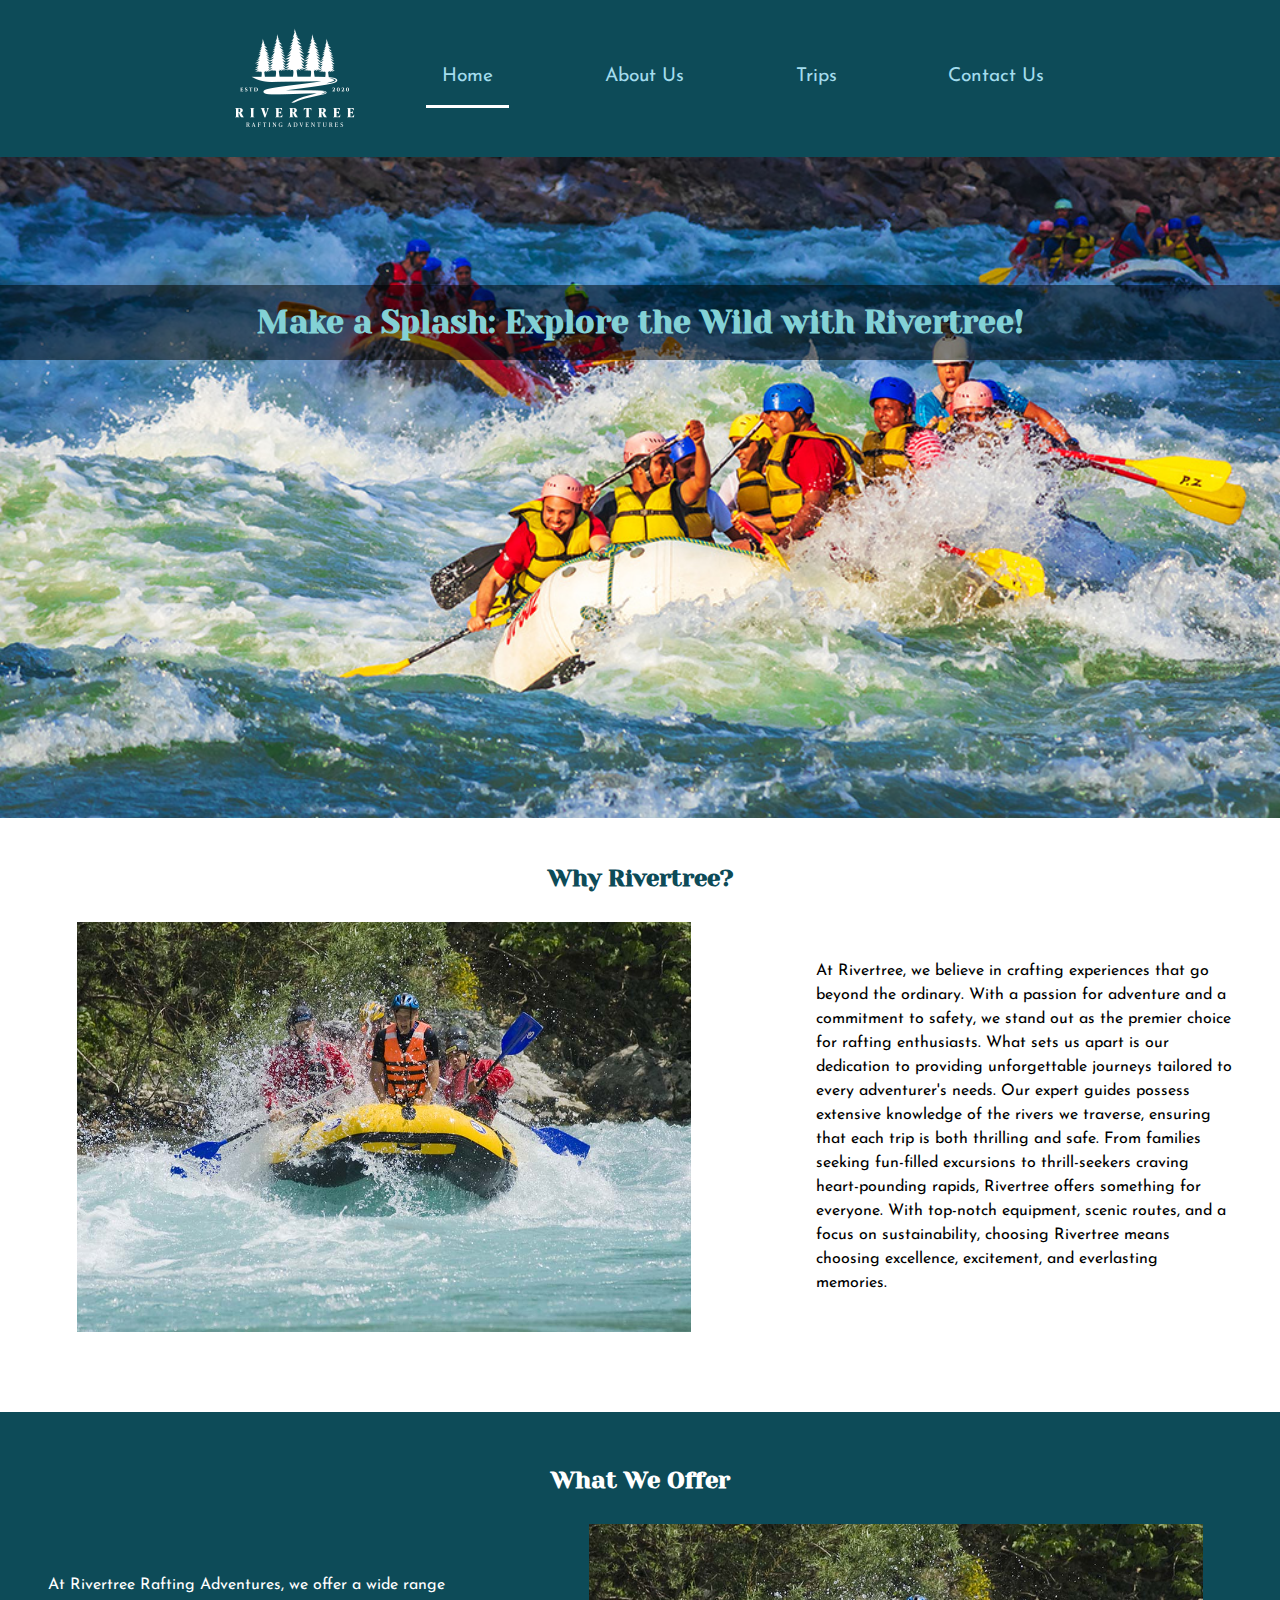
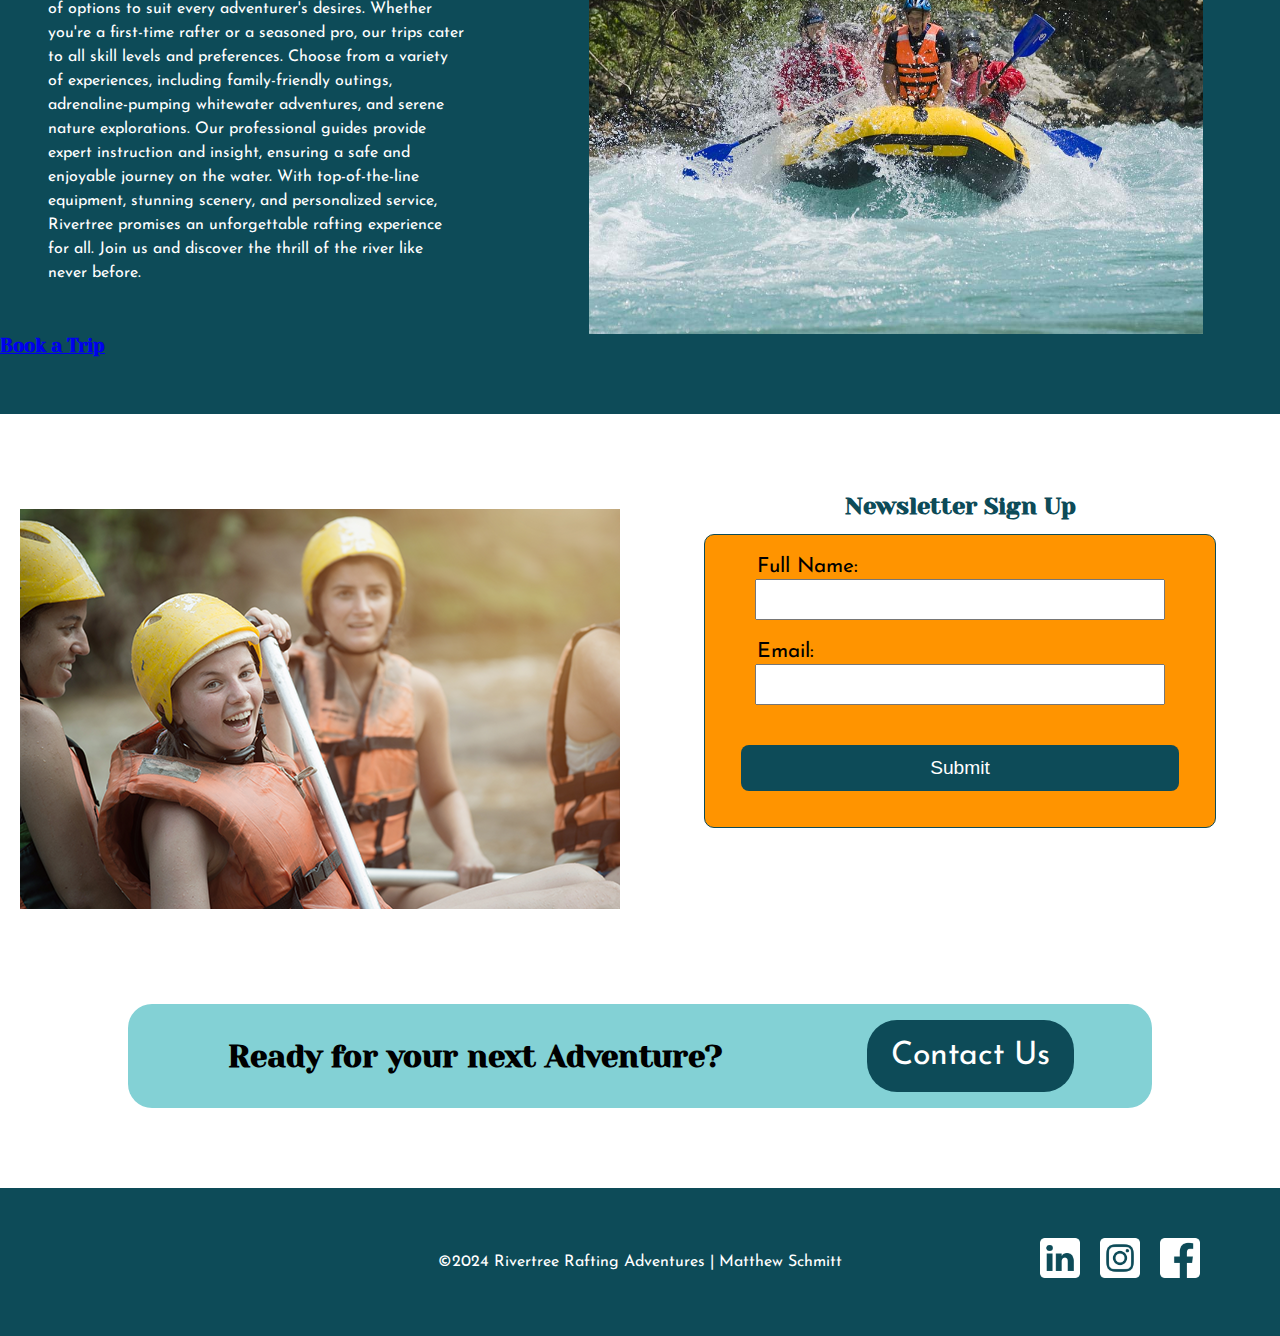
==== wwr/index.html @ 8aaf56cb "Updated contact and started trips and home page" ====
<!DOCTYPE html>
<html lang="en">

<head>
    <meta charset="UTF-8">
    <meta name="viewport" content="width=device-width, initial-scale=1.0">
    <title>Home | Rivertree Rafting Adventures</title>
    <meta name="description" content="Rivertree purpose and offerings">
    <meta name="author" content="Matthew Schmitt">
    <link rel="stylesheet" href="styles/rafting.css">
</head>

<body>
    <header>
        <a href="#"><img src="images/logo.png" alt="rivertree rafting company logo" width="125"></a>
        <nav class="main-nav">
            <a href="index.html" class="active">Home</a>
            <a href="about.html">About Us</a>
            <a href="trips.html">Trips</a>
            <a href="contact.html">Contact Us</a>
        </nav>
    </header>
    <main>
        <div class="hero">
            <img src="images/rafting-groups-in-water.jpg" alt="Three raftings groups riding the white water rapids.">
            <h1>Make a Splash: Explore the Wild with Rivertree!</h1>
        </div>
        <section class="grid-container-7">
            <h2>Why Rivertree?</h2>
            <img src="images/rafter-standing-up.jpg" alt="Rafter standing up during rapid waters">

            <p class="why-para">At Rivertree, we believe in crafting experiences that go beyond the ordinary. With a
                passion for adventure and a commitment to safety, we stand out as the premier choice for rafting
                enthusiasts. What sets us apart is our dedication to providing unforgettable journeys tailored to every
                adventurer's needs. Our expert guides possess extensive knowledge of the rivers we traverse, ensuring
                that each trip is both thrilling and safe. From families seeking fun-filled excursions to thrill-seekers
                craving heart-pounding rapids, Rivertree offers something for everyone. With top-notch equipment, scenic
                routes, and a focus on sustainability, choosing Rivertree means choosing excellence, excitement, and
                everlasting memories.</p>
        </section>
        <section class="grid-container-8">
            <h2>What We Offer</h2>
            <p class="offer-para">At Rivertree Rafting Adventures, we offer a wide range of options to suit every
                adventurer's desires. Whether you're a first-time rafter or a seasoned pro, our trips cater to all skill
                levels and preferences. Choose from a variety of experiences, including family-friendly outings,
                adrenaline-pumping whitewater adventures, and serene nature explorations. Our professional guides
                provide expert instruction and insight, ensuring a safe and enjoyable journey on the water. With
                top-of-the-line equipment, stunning scenery, and personalized service, Rivertree promises an
                unforgettable rafting experience for all. Join us and discover the thrill of the river like never
                before.</p>
            <a href="trips.html" class="trips-button">
                <h3 class="trips-text">Book a Trip</h3>
            </a>
            <img src="images/rafter-standing-up.jpg" class="offer-img" alt="Rafter standing up during rapid waters">
        </section>
        <section class="grid-container-9">
            <h2>Newsletter Sign Up</h2>
            <img src="images/smiling-customer.png" alt="Wild rapids rafting group">
            <form>
                <div class="form-item column1">
                    <label for="fullname">Full Name:</label>
                    <input type="text" id="fullname" name="fullname">
                    <label for="useremail">Email:</label>
                    <input type="email" id="useremail" name="useremail">
                </div>
                <div class="button-grid">
                    <button type="submit">Submit</button>
                </div>
                </fieldset>
            </form>
        </section>
        <section class="call-action">
            <div class="cu-statement">
                <h2 class="cu-text">Ready for your next Adventure?</h2>
            </div>
            <a href="contact.html">
                <div class="cu-action">
                    <p class="cu-button">Contact Us</p>
                </div>
            </a>
        </section>
    </main>
    <footer>
        <p>&copy;2024 Rivertree Rafting Adventures | Matthew Schmitt</p>
        <nav class="social-links">
            <a href="https://www.linkedin.com/"><img src="images/linkedin-icon.png" alt="Linkedin"></a>
            <a href="https://www.instagram.com/"><img src="images/instagram-icon.png" alt="Instagram"></a>
            <a href="https://facebook.com/"><img src="images/facebook-icon.png" alt="Facebook"></a>
        </nav>
    </footer>
</body>

</html>
---- wwr/styles/rafting.css ----
@import url('https://fonts.googleapis.com/css2?family=Josefin+Sans:ital,wght@0,100..700;1,100..700&family=Yeseva+One&display=swap');

* {
    margin: 0;
    padding: 0;
    box-sizing: border-box;
}

:root {
    --primary-color: #0D4B58;
    --secondary-color: #83d1d5;
    --accent1-color: #FF9400;
    --accent2-color: #fff;
  
    --heading-font: 'Yeseva One', serif;
    --paragraph-font: 'Josefin Sans', sans-serif;
  
    --nav-background-color: #0D4B58;
    --nav-link-color: #A3DCED;
    --nav-hover-link-color: #0D4B58;
    --nav-hover-background-color: #a3dced;
}

body {
    max-width: 1280px;
    font-family: var(--paragraph-font);
    margin: auto;
    line-height: 1.5em;
}

footer {
    display: grid;
    grid-template-columns: 1fr 2fr 1fr;
    align-items: center;
    justify-items: center;
    max-width: 1280px;
    font-family: var(--paragraph-font);
    margin: auto;
    padding: 50px 0;
    background-color: var(--nav-background-color);
}

footer p {
    grid-column: 2/3;
    color: var(--accent2-color);
}

footer a {
    color: #fff;
    text-decoration: none;
}

 header {
    background-color: var(--nav-background-color);
    padding: 1rem 0 1rem 0;
    display: grid;
    grid-template-columns: 1fr 2fr 150px;
    align-items: center;
    column-gap: 30px;
}

header img {
    filter: invert(100%);
    display: block;
    margin-left: auto;
}

h1, h2, h3, h4, h5, h6 {
    font-family: var(--heading-font);
}

figcaption {
  font-size: .9rem;
  color: var(--primary-color);
  text-align: center;
}


/* class selectors */

.main-nav {
    background-color: var(--nav-background-color);
    font-size: 1.2rem;
    display: flex;
    justify-content: space-around;

}
  
.main-nav a {
    display: block;
    color: var(--nav-link-color);
    text-decoration: none;
    padding: 1rem;
}
  
.main-nav a:link, nav a:visited {
    color: var(--nav-link-color);
}
  
.main-nav a:hover {
    color: var(--nav-hover-link-color);
    background-color: var(--nav-hover-background-color);
}

.main-nav .active {
    color: var(--accent2-color);
    border-bottom: solid 3px var(--accent2-color);
}

.hero {
    position: relative;
}

.hero h1 {
    position: absolute;
    color: var(--secondary-color);
    width: 100%;
    text-align: center;
    background-color: rgba(0, 0, 0, .5);
    margin-top: 10%;
    padding: 2%;
}

.hero img {
    display: block;
    width: 100%;
    height: auto;
    float: right;
}

.hero article img {
    width: 20rem;
    padding-left: 20px;
    border-radius: 0 40px 20px 0;
}

.action {
    position: absolute;
    background-color: var(--accent1-color);
    width: 80%;
    margin-top: 35%;
    margin-left: 10%;
    color: var(--primary-color);
    font-weight: 700;
    padding: 20px;
    border-radius: 15px 50px;
}

.action h2 {
  margin-top: 30px;
  text-align: center;
}

.action p {
  margin-top: 30px;
  padding: 0 30px;
}

.social-links {
  display: grid;
  grid-template-columns: repeat(3, 1fr);
  column-gap: 20px;
}

.social-links img {
    width: 40px;
    text-decoration: none;
    filter: invert(100%);
}

.social-links a:hover, footer a:hover, .main-nav a:hover {
  opacity: 50%;
}

.grid-container-1, .grid-container-4 {
    clear: both;
    display: grid;
    grid-template-columns: repeat(3, 1fr);
    gap: 10px;
}

.grid-container-1 {
    padding-top: 50px;
    padding-bottom: 50px;
}

.grid-container-1 {
    background-color: var(--nav-background-color);
}

.grid-container-1 h2, .grid-container-4 h2 {
    grid-column: 1 / 4;
    text-align: center;
}

.grid-container-1 {
    color: var(--accent2-color);
}

.grid-container-1 p {
  color: var(--accent2-color);
}

.grid-container-1, .first-para {
    grid-row: 2;
    padding-left: 20px;
}

.grid-container-1 img {
    grid-column: 2 / 3;
    grid-row: 2;
    max-width: 90%;
    height: auto;
    justify-self: center;
    align-self: center;
}

.grid-container-1, .second-para {
    grid-column: 3 / 4;
    grid-row: 2;
    padding-right: 20px;
}

.grid-container-2 {
  display: grid;
  grid-template-columns: repeat(auto-fit, minmax(200px, 1fr));
  row-gap: 30px;
  padding: 100px 0;
}

.grid-container-2 img {
  max-width: 200px;
  height: auto;
  border: solid 4px var(--accent1-color);
}

.employees img {
    border-radius: 100%;
}

.grid-container-2 h2 {
  grid-column: 1 / 6;
  justify-self: center;
}

.grid-container-2 h2, .grid-container-4 h2, .grid-container-5 h2, .grid-container-7 h2, .grid-container-8 h2, .grid-container-9 h2 {
    color: var(--primary-color);
}

.grid-container-2 figure {
  grid-row: 2;
  justify-self: center;
}


/* contact us page */
form {
    width: 80%;
    background-color: var(--accent1-color);
    padding: 20px;
    border: 1px solid var(--primary-color);
    border-radius: 10px;
}

fieldset {
    border-color: #fff;
    border-radius: 10px;
    margin-top: 15px;
}
legend {
    font-size: 1.3rem;
    padding: 10px
}

label {
    font-size: 1.3rem;
}


input, select, textarea {
    padding: 0.5rem;
    font-size: 1.1rem;
    margin: 0 30px;
}

button {
    
    margin: 1rem;
    background-color: var(--primary-color);
    color: #fff;
    border: none;
    border-radius: 0.5rem;
    padding: 0.75rem;
    font-size: 1.2rem;
}

.button-grid {
    display: grid;
    grid-template-columns: 1fr;
}

.grid-container-3 {
    margin: 30px 10px 0 10px;

}

.grid-container-3 {
    display: grid;
    grid-template-columns: 2fr 1fr 2fr;
}

.grid-container-3 h1 {
    grid-column: 1/5;
    text-align: center;
    padding: 50px;
}

.grid-container-3 p {
    grid-column: 1/2;
    margin: 0 0 0 30px;
}

.grid-container-3 form {
    grid-column: 2/5;
    margin: 0 0 0 120px;
}

.form-item {
    display: grid;
}

.column1 {
    grid-template-columns: 1fr;
    padding-bottom: 1.5rem;
}

.column1 label {
    padding-left: 2rem;
}

.column1 label[for=useremail] {
    margin-top: 20px;
}

.column1 input[for=text] {
    grid-row: 2;
}

.column2, .column4 {
    grid-template-columns: auto minmax(0, 2fr);
}

.column2 {
    margin-bottom: 20px;
}
.column2 p {
    grid-column: 1/3;
    font-size: 1.3em;
}

.column2 input {
    margin: 0 1rem 0 2rem;
}

.column3 {
    grid-template-columns: 1fr 1fr;
}

.column3 label, .column3 textarea {
    grid-column: 1/3;
    margin: 0 1.4em 0 1.4em;
}

.column4 {
    margin: 10px 0 0 0;
}

.column4 input {
    grid-column: 1/1;
    width: 20px;
    height: 20px;
    margin: 0 0.5rem 0 1.5rem;
}

.column4 label[for=subscribe] {
    grid-column: 2/3;
}

.contact-para span {
    font-weight: 700;
    font-size: 1.3em;
}

.contact-para {
    padding-top: 6rem;
}



/* Company info/map */

.company-info {
    margin-top: 6rem;
    background-color: var(--primary-color);
    color: var(--accent2-color);
    padding: 50px 0;
}

.company-grid {
    display: grid;
    grid-template-columns: repeat(3, 1fr);
}

.company-grid h2, .grid-container-5 h2 {
    grid-column: 1/4;
    text-align: center;
    padding-bottom: 2rem;
}

.map iframe{
    border: none;
    border: 6px solid var(--secondary-color);
    border-radius: 20px;
    margin-left: 3rem;
}

.company-grid .address {
    grid-column: 2/4;
    align-self: center;
    justify-self: center;
    font-size: 1.6rem;
    line-height: 1.5;
    font-weight: 700;
}

.employees figcaption {
    font-size: 1.2em;
    font-weight: 600;
}


/* Trips page */
.grid-container-4 img, .grid-container-5 img {
    display: block;
    margin-left: auto;
    margin-right: auto;
}

.grid-container-4 img {
    margin-top: 40px;
    border: 3px solid var(--secondary-color);
    border-radius: 5px;
}

.grid-container-4 .first-para, .grid-container-4 .second-para, .grid-container-4 .third-para {
    padding: 1rem 3rem 2rem 3rem;
    color: var(--accent2-color);
}

.grid-container-4 article {
    background-color: #0D4B58;
    margin: 8px;
}

.grid-container-4 h2 {
    padding-bottom: 3rem;
}

.grid-container-4 h3 {
    color: var(--accent2-color);
    text-align: center;
    padding-top: 1.5rem;
}


.grid-container-5 {
    display: grid;
    grid-template-columns: repeat(3, 1fr);
    padding: 4rem 0;
}

.grid-container-5 table {
    grid-column: 1/3;
}

.grid-container-5 img {
    grid-column: 3/4;
    width: 80%;
    margin-top: 5rem;
    border: 6px solid var(--accent1-color);
    filter: drop-shadow(20px 20px 10px rgba(0, 0, 0, 0.5));
    border-radius: 10px;
}

.grid-container-5 ul {
    list-style-type: none;
}

.call-action {
    display: grid;
    grid-template-columns: repeat(3, 1fr);
    background-color: var(--secondary-color);
    width: 80%;
    margin-left: auto;
    margin-right: auto;
    margin-bottom: 5rem;
    border-radius: 1.5rem;
    padding: 1rem;
}

.cu-statement, .cu-action {
    justify-self: center;
    align-self: center;
}

.cu-statement {
    grid-column: 1/3;
    font-size: 1.3rem;
    font-weight: 600;
}

.cu-action {
    grid-column: 3/4;
}

.call-action a:link {
    text-decoration: none;
}

.call-action a:hover p {
    opacity: 80%;
}

.cu-button {
    
    background-color: #0D4B58;
    width: 100%;
    color: var(--accent2-color);
    text-align: center;
    border-radius: 30px;
    padding: 1.5rem 1.5rem;
    font-size: 2rem;
}





/* Table CSS */

table {
    border-collapse: collapse;
    font-family: sans-serif;
    font-size: .9rem;
    letter-spacing: 1px;
  }
  
  caption {
    caption-side: bottom;
    padding: 15px;
    font-weight: bold;
  }
  
  thead, th {
    font-size: 1.2rem;
  }

  thead {
    background-color: var(--primary-color);
    color: var(--accent2-color);
  }
  
  th,
  td {
    border: none;
    padding: 18px 20px;
  }
  
  td:last-of-type {
    text-align: center;
    font-weight: 700;
    font-size: 1.5rem;
  }
  
  tbody > tr:nth-of-type(even) {
    background-color: rgba(131, 209, 213, 0.4);
  }



  /* Home page */

  .grid-container-7 {
    margin-bottom: 5rem;
  }

  .grid-container-7, .grid-container-8 {
    clear: both;
    display: grid;
    grid-template-columns: 2fr 1fr 2fr;
  }

  .grid-container-7 h2, .grid-container-8 h2 {
    grid-column: 1/5;
    text-align: center;
    padding-bottom: 2rem;
  }

  .grid-container-7 h2 {
    margin-top: 3rem;
  }

  .grid-container-7 img, .grid-container-8 img {
    grid-column: 1/3;
    width: 80%;
    margin: auto;
  }

  .why-para, .offer-para {
    margin: auto;
    padding: 0 3rem;
  }

 .why-para {
    grid-column: 3/5;
    margin: auto;
  }

  .offer-para {
    grid-column: 1/2;
  }

  .grid-container-8 .trips-statement, .grid-container-8 .trips-button {
    grid-row: 3;
  }

  .grid-container-8 .offer-img {
    grid-row: 2;
    grid-column: 2/5;
    margin: auto;
  }

  .grid-container-8 h2, .offer-para {
    color: var(--accent2-color);
  }
  .grid-container-8 {
    margin: 5rem 0;
    background-color: var(--primary-color);
    padding: 3.5rem 0;
  }
  
  .grid-container-9 {
    display: grid;
    grid-template-columns: repeat(2, 2fr);
    margin-bottom: 5rem;
  }

  .grid-container-9 form {
    margin: 0 auto 6rem auto;
  }

  .grid-container-9 h2 {
    grid-column: 2/5;
    text-align: center;
    margin-bottom: 1rem;
  }

  .grid-container-9 img {
    grid-row: 1/3;
    margin: auto  ;
  }
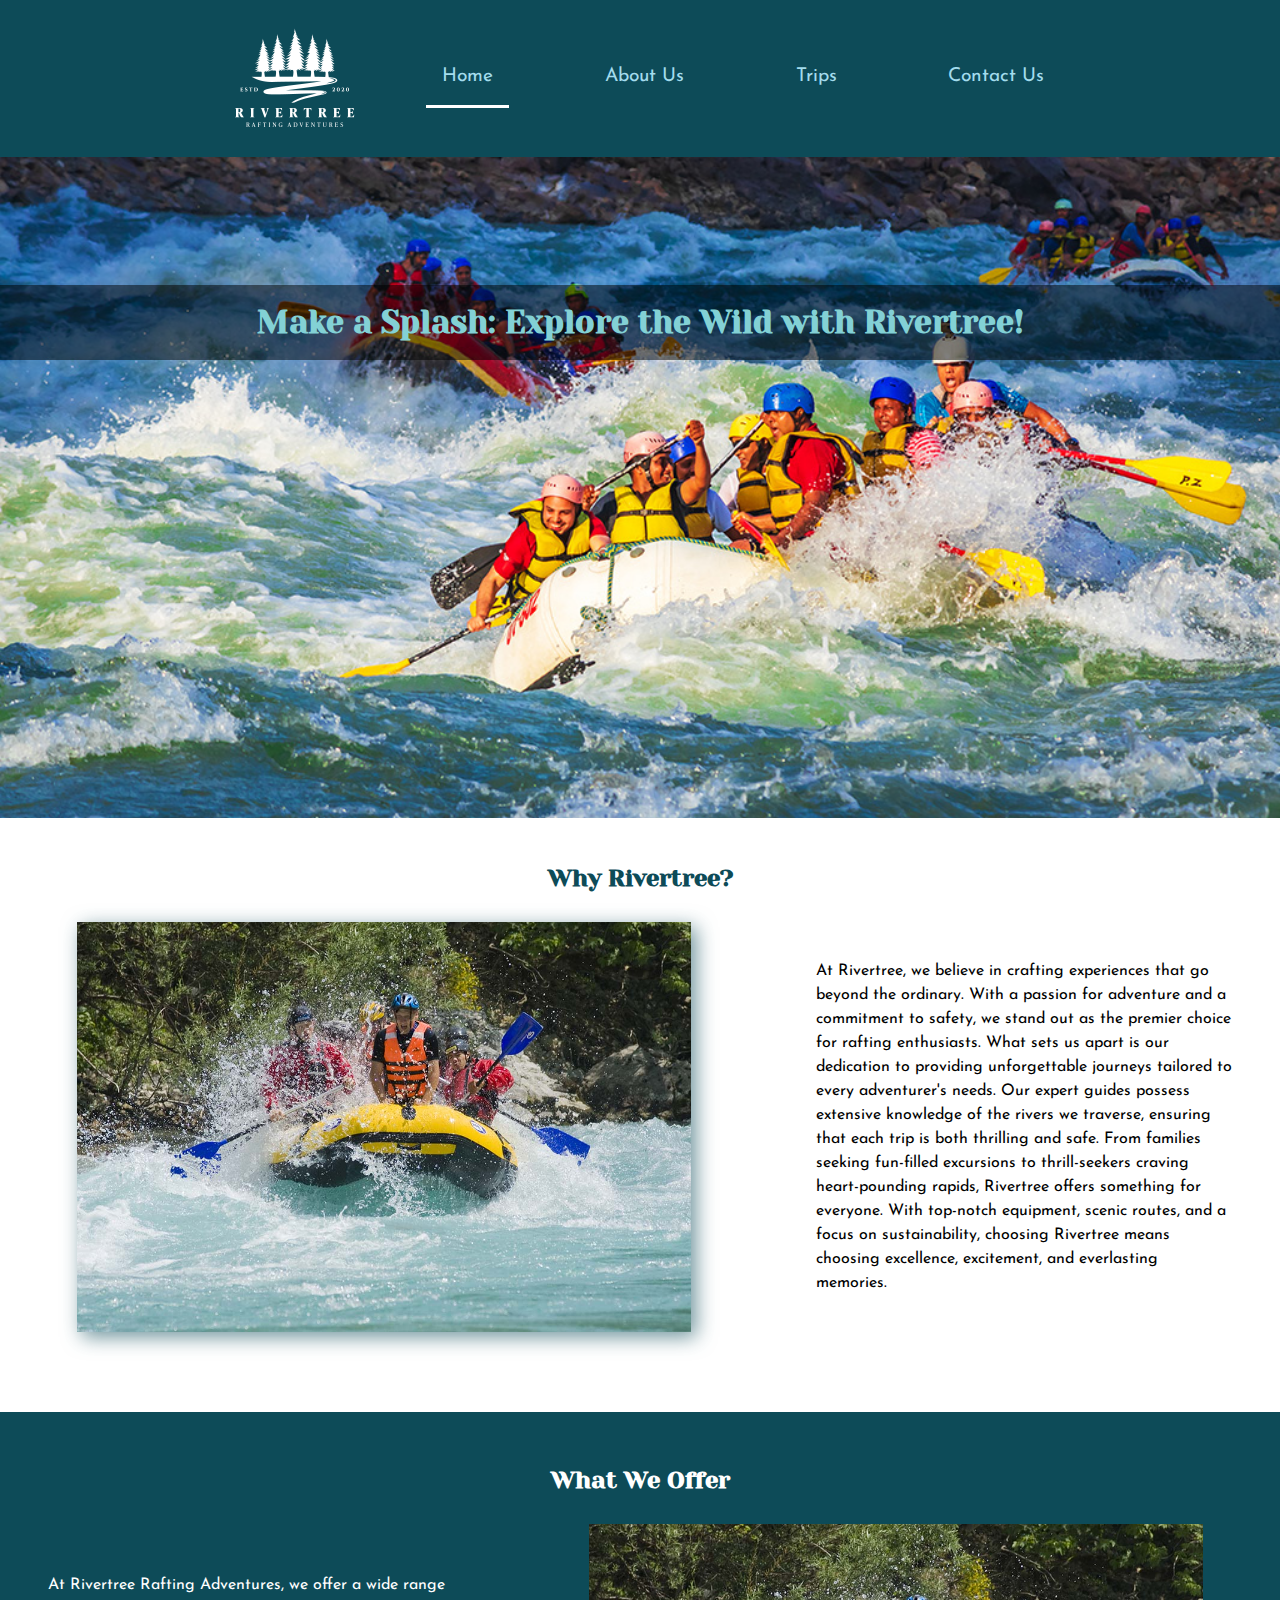
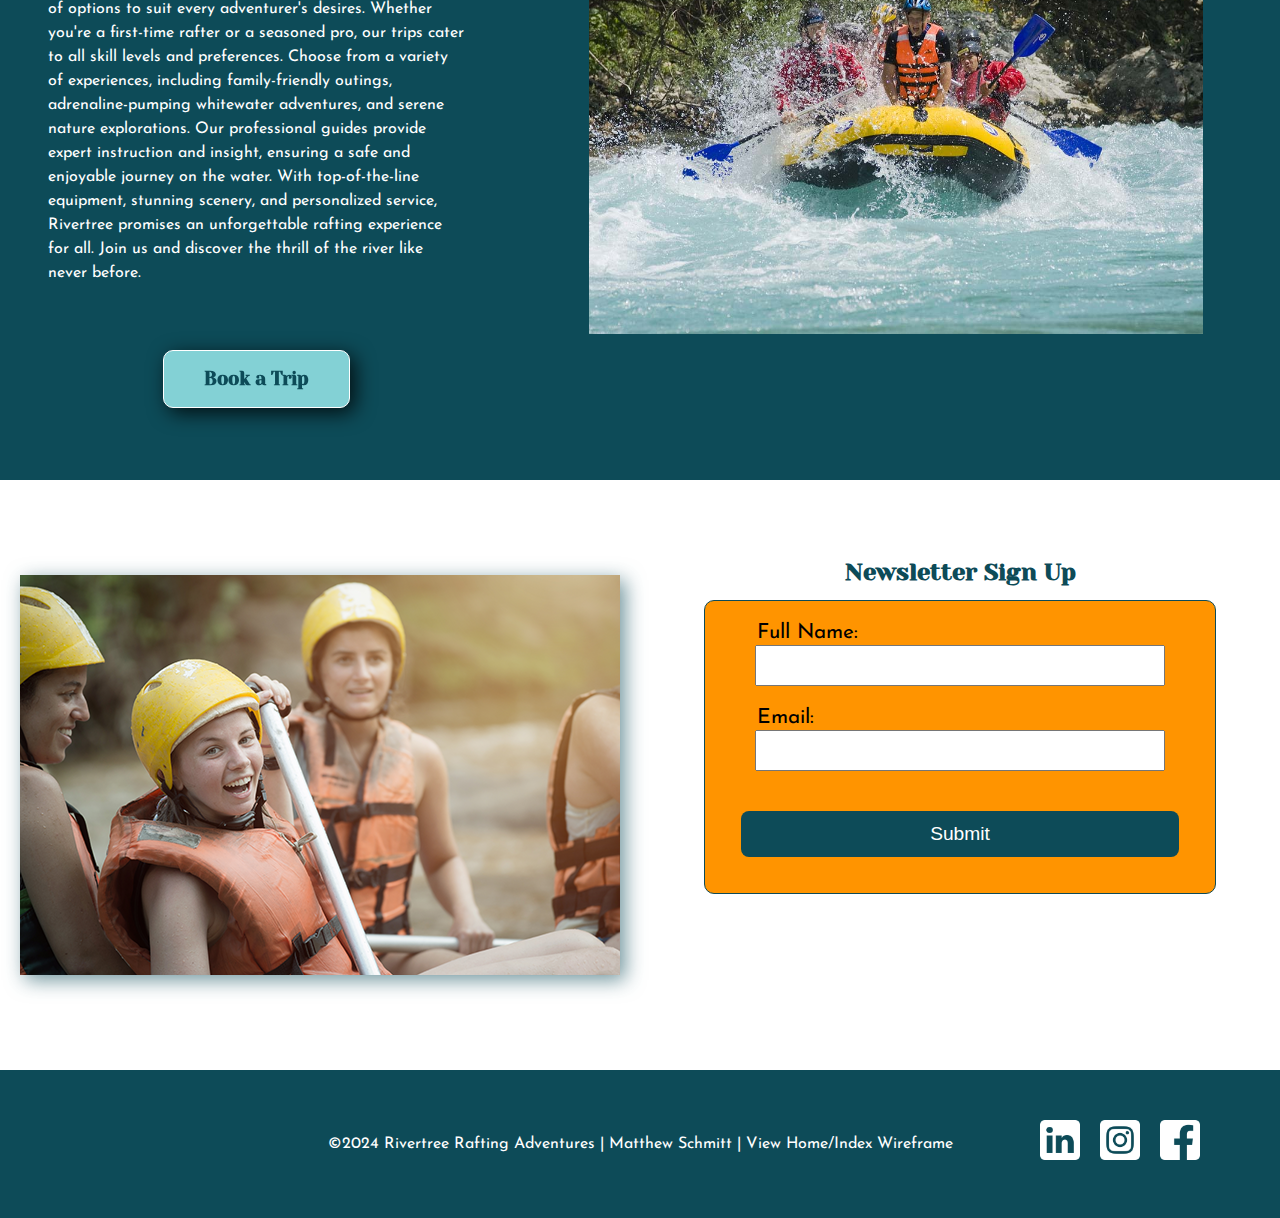
==== commit 9437b3b0: "W07 home and trips updates" ====
--- a/wwr/index.html
+++ b/wwr/index.html
@@ -12,7 +12,7 @@
 
 <body>
     <header>
-        <a href="#"><img src="images/logo.png" alt="rivertree rafting company logo" width="125"></a>
+        <a href="index.html"><img src="images/logo.png" alt="rivertree rafting company logo" width="125"></a>
         <nav class="main-nav">
             <a href="index.html" class="active">Home</a>
             <a href="about.html">About Us</a>
@@ -48,9 +48,13 @@
                 top-of-the-line equipment, stunning scenery, and personalized service, Rivertree promises an
                 unforgettable rafting experience for all. Join us and discover the thrill of the river like never
                 before.</p>
-            <a href="trips.html" class="trips-button">
-                <h3 class="trips-text">Book a Trip</h3>
+
+            <a href="trips.html" class="trips-link">
+                <div class="trips-button">
+                    <h3 class="trips-text">Book a Trip</h3>
+                </div>
             </a>
+
             <img src="images/rafter-standing-up.jpg" class="offer-img" alt="Rafter standing up during rapid waters">
         </section>
         <section class="grid-container-9">
@@ -66,22 +70,13 @@
                 <div class="button-grid">
                     <button type="submit">Submit</button>
                 </div>
-                </fieldset>
             </form>
-        </section>
-        <section class="call-action">
-            <div class="cu-statement">
-                <h2 class="cu-text">Ready for your next Adventure?</h2>
-            </div>
-            <a href="contact.html">
-                <div class="cu-action">
-                    <p class="cu-button">Contact Us</p>
-                </div>
-            </a>
         </section>
     </main>
     <footer>
-        <p>&copy;2024 Rivertree Rafting Adventures | Matthew Schmitt</p>
+        <p>&copy;2024 Rivertree Rafting Adventures | Matthew Schmitt | <a href="images/home-wireframe.jpg"
+                target="_blank">View
+                Home/Index Wireframe</a></p>
         <nav class="social-links">
             <a href="https://www.linkedin.com/"><img src="images/linkedin-icon.png" alt="Linkedin"></a>
             <a href="https://www.instagram.com/"><img src="images/instagram-icon.png" alt="Instagram"></a>
--- a/wwr/styles/rafting.css
+++ b/wwr/styles/rafting.css
@@ -7,7 +7,7 @@
 }
 
 :root {
-    --primary-color: #0D4B58;
+    --primary-color: #0d4b58;
     --secondary-color: #83d1d5;
     --accent1-color: #FF9400;
     --accent2-color: #fff;
@@ -98,8 +98,8 @@
 }
   
 .main-nav a:hover {
-    color: var(--nav-hover-link-color);
-    background-color: var(--nav-hover-background-color);
+    color: var(--accent2-color);
+    border-bottom: 3px solid var(--accent2-color);
 }
 
 .main-nav .active {
@@ -168,7 +168,7 @@
     filter: invert(100%);
 }
 
-.social-links a:hover, footer a:hover, .main-nav a:hover {
+.social-links a:hover, footer a:hover, .grid-container-8 .trips-button:hover {
   opacity: 50%;
 }
 
@@ -523,7 +523,7 @@
     grid-column: 3/4;
 }
 
-.call-action a:link {
+.call-action a:link, .grid-container-8 a:link {
     text-decoration: none;
 }
 
@@ -670,3 +670,25 @@
     margin: auto  ;
   }
 
+  .grid-container-7 img, .grid-container-9 img {
+    filter: drop-shadow(5px 5px 10px rgba(13, 75, 88, 0.6));
+  }
+
+  .grid-container-8 .trips-button {
+    background-color: var(--secondary-color);
+  }
+
+  .grid-container-8 .trips-button, .grid-container-8 .trips-link {
+    margin: auto;
+    padding: 1rem 2.5rem 1rem 2.5rem;
+    border-radius: 10px;
+  }
+
+  .grid-container-8 h3 {
+    color: var(--primary-color);
+  }
+.grid-container-8 .trips-button {
+    border: 1.5px solid var(--accent2-color);
+    filter: drop-shadow(5px 5px 10px rgba(0, 0, 0, 0.8));
+}
+  